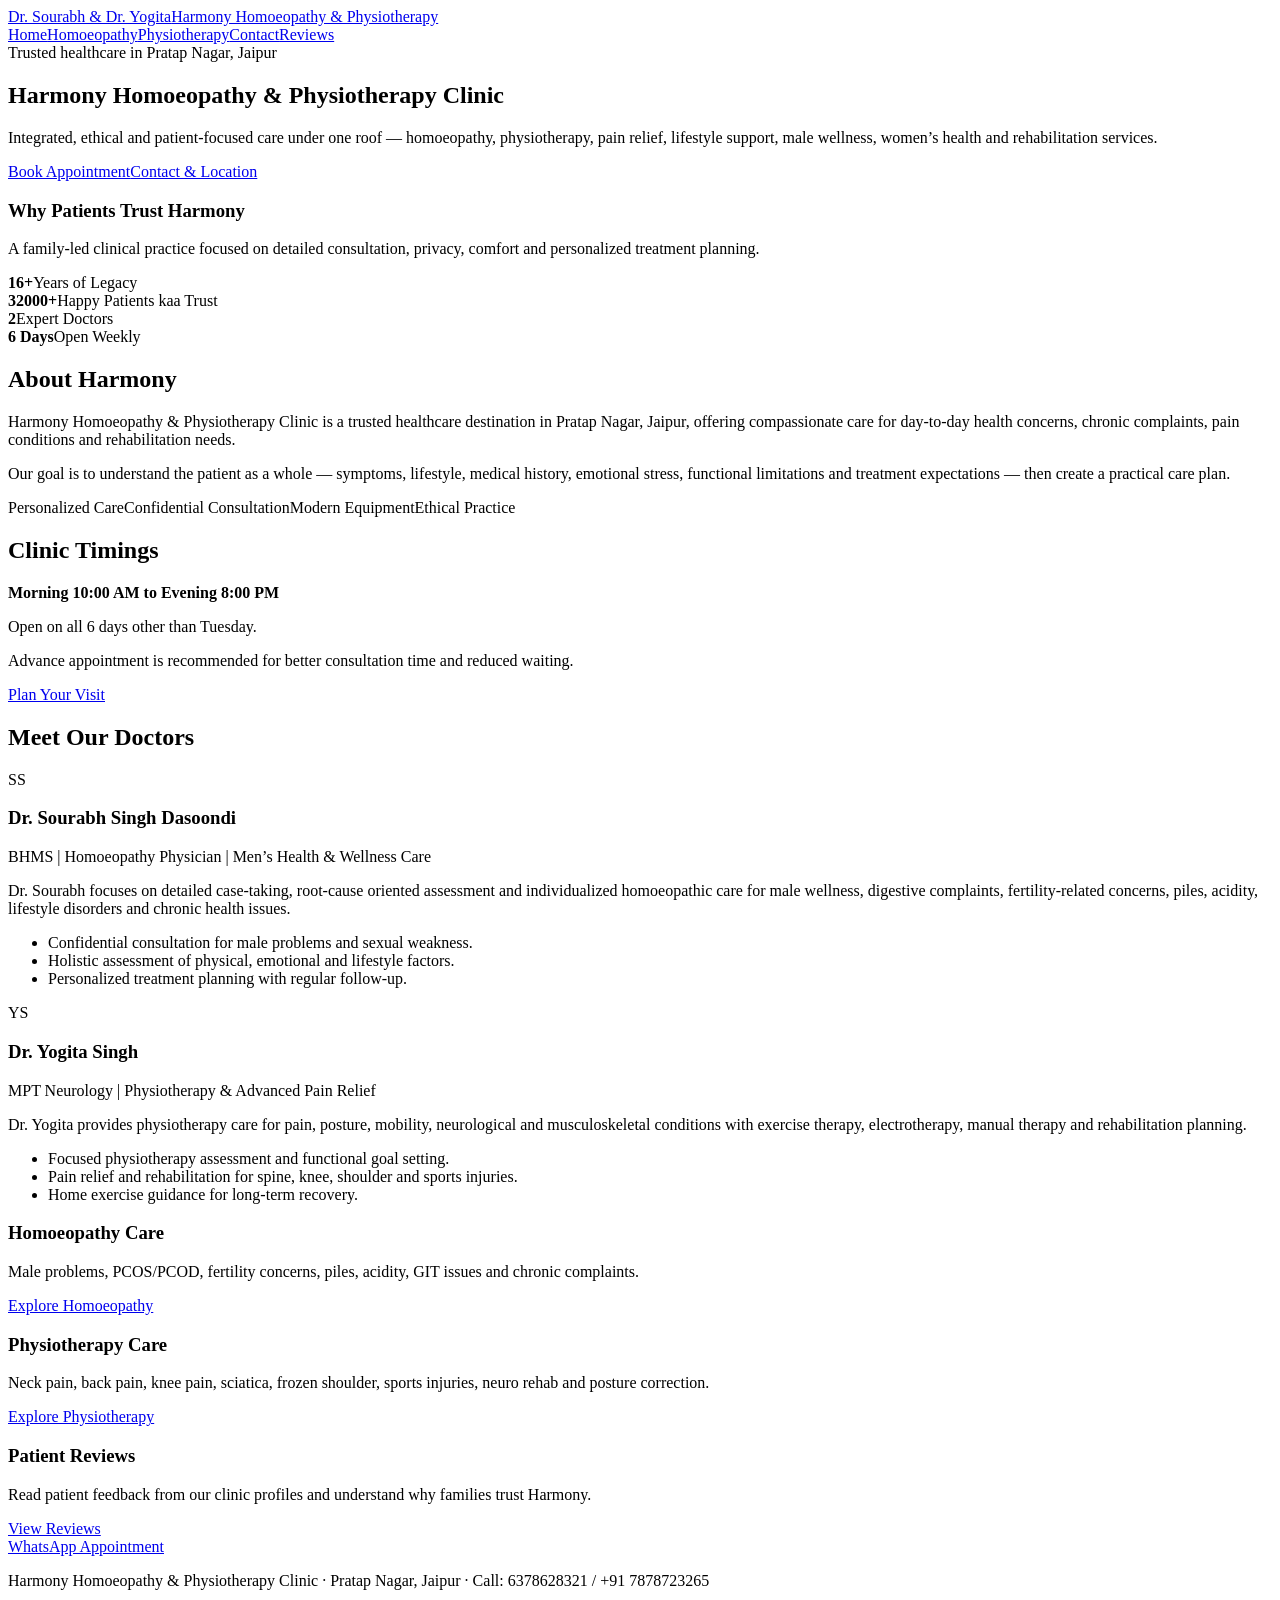
==== index.html @ 1eda66c4 "Add files via upload" ====
<!DOCTYPE html>
<html lang="en">
<head>
<meta charset="UTF-8"><meta name="viewport" content="width=device-width, initial-scale=1.0">
<title>Harmony Homoeopathy & Physiotherapy Clinic | Jaipur</title>
<meta name="description" content="Harmony Homoeopathy & Physiotherapy Clinic in Pratap Nagar, Jaipur. Homoeopathy, physiotherapy, male wellness, fertility, gynecological, pain and rehabilitation care.">
<link rel="stylesheet" href="style.css">
</head>
<body>
<header class="topbar"><div class="nav-wrap"><a class="brand" href="index.html"><span class="script">Dr. Sourabh & Dr. Yogita</span><span class="main">Harmony Homoeopathy & Physiotherapy</span></a><nav><a class="active" href="index.html">Home</a><a href="homoeopathy.html">Homoeopathy</a><a href="physiotherapy.html">Physiotherapy</a><a href="contact.html">Contact</a><a href="reviews.html">Reviews</a></nav></div></header>
<main>
<section class="hero"><div class="hero-inner"><div><span class="eyebrow">Trusted healthcare in Pratap Nagar, Jaipur</span><h1>Harmony Homoeopathy & Physiotherapy Clinic</h1><p class="lead">Integrated, ethical and patient-focused care under one roof — homoeopathy, physiotherapy, pain relief, lifestyle support, male wellness, women’s health and rehabilitation services.</p><div class="cta-row"><a class="btn btn-primary" href="https://wa.me/917878723265?text=Hello%20Harmony%20Clinic%2C%20I%20want%20to%20book%20an%20appointment.">Book Appointment</a><a class="btn btn-outline" href="contact.html">Contact & Location</a></div></div><aside class="hero-card"><h3>Why Patients Trust Harmony</h3><p class="muted">A family-led clinical practice focused on detailed consultation, privacy, comfort and personalized treatment planning.</p><div class="stat-grid"><div class="stat"><strong>16+</strong><span>Years of Legacy</span></div><div class="stat"><strong>32000+</strong><span>Happy Patients kaa Trust</span></div><div class="stat"><strong>2</strong><span>Expert Doctors</span></div><div class="stat"><strong>6 Days</strong><span>Open Weekly</span></div></div></aside></div></section>
<section class="section"><div class="container grid-2"><div class="card highlight"><h2>About Harmony</h2><p>Harmony Homoeopathy & Physiotherapy Clinic is a trusted healthcare destination in Pratap Nagar, Jaipur, offering compassionate care for day-to-day health concerns, chronic complaints, pain conditions and rehabilitation needs.</p><p>Our goal is to understand the patient as a whole — symptoms, lifestyle, medical history, emotional stress, functional limitations and treatment expectations — then create a practical care plan.</p><div class="pill-list"><span class="pill">Personalized Care</span><span class="pill">Confidential Consultation</span><span class="pill">Modern Equipment</span><span class="pill">Ethical Practice</span></div></div><div class="banner"><h2>Clinic Timings</h2><p><strong>Morning 10:00 AM to Evening 8:00 PM</strong></p><p>Open on all 6 days other than Tuesday.</p><p>Advance appointment is recommended for better consultation time and reduced waiting.</p><a class="btn btn-outline" href="contact.html">Plan Your Visit</a></div></div></section>
<section class="section"><div class="container"><h2>Meet Our Doctors</h2><div class="grid-2"><div class="card"><div class="doctor"><div class="avatar">SS</div><div><h3>Dr. Sourabh Singh Dasoondi</h3><p class="muted">BHMS | Homoeopathy Physician | Men’s Health & Wellness Care</p></div></div><p>Dr. Sourabh focuses on detailed case-taking, root-cause oriented assessment and individualized homoeopathic care for male wellness, digestive complaints, fertility-related concerns, piles, acidity, lifestyle disorders and chronic health issues.</p><ul class="list"><li>Confidential consultation for male problems and sexual weakness.</li><li>Holistic assessment of physical, emotional and lifestyle factors.</li><li>Personalized treatment planning with regular follow-up.</li></ul></div><div class="card"><div class="doctor"><div class="avatar">YS</div><div><h3>Dr. Yogita Singh</h3><p class="muted">MPT Neurology | Physiotherapy & Advanced Pain Relief</p></div></div><p>Dr. Yogita provides physiotherapy care for pain, posture, mobility, neurological and musculoskeletal conditions with exercise therapy, electrotherapy, manual therapy and rehabilitation planning.</p><ul class="list"><li>Focused physiotherapy assessment and functional goal setting.</li><li>Pain relief and rehabilitation for spine, knee, shoulder and sports injuries.</li><li>Home exercise guidance for long-term recovery.</li></ul></div></div></div></section>
<section class="section"><div class="container grid-3"><div class="card service-card"><h3>Homoeopathy Care</h3><p>Male problems, PCOS/PCOD, fertility concerns, piles, acidity, GIT issues and chronic complaints.</p><a class="btn btn-outline" href="homoeopathy.html">Explore Homoeopathy</a></div><div class="card service-card"><h3>Physiotherapy Care</h3><p>Neck pain, back pain, knee pain, sciatica, frozen shoulder, sports injuries, neuro rehab and posture correction.</p><a class="btn btn-outline" href="physiotherapy.html">Explore Physiotherapy</a></div><div class="card service-card"><h3>Patient Reviews</h3><p>Read patient feedback from our clinic profiles and understand why families trust Harmony.</p><a class="btn btn-outline" href="reviews.html">View Reviews</a></div></div></section>
</main><a class="whatsapp-float" href="https://wa.me/917878723265?text=Hello%20Harmony%20Clinic%2C%20I%20want%20to%20book%20an%20appointment.">WhatsApp Appointment</a><footer class="footer"><p>Harmony Homoeopathy & Physiotherapy Clinic · Pratap Nagar, Jaipur · Call: 6378628321 / +91 7878723265</p></footer>
</body></html>
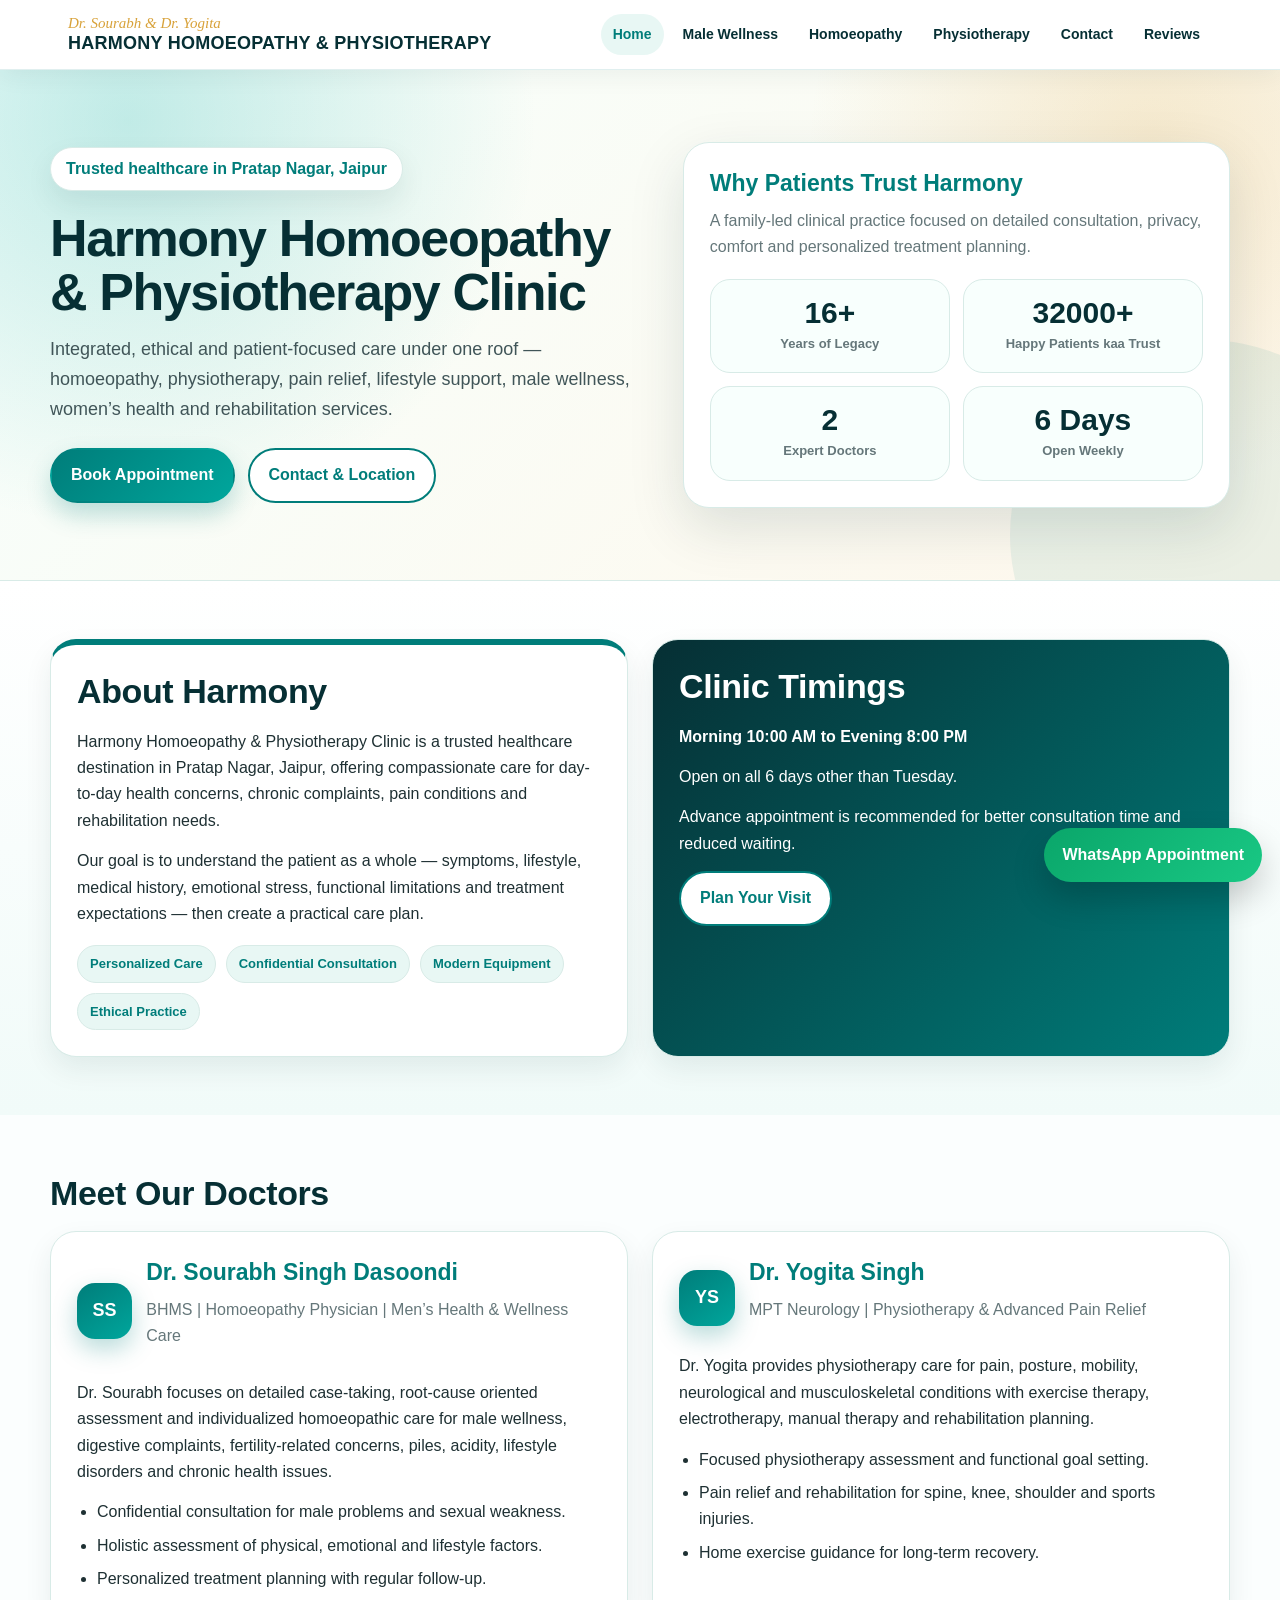
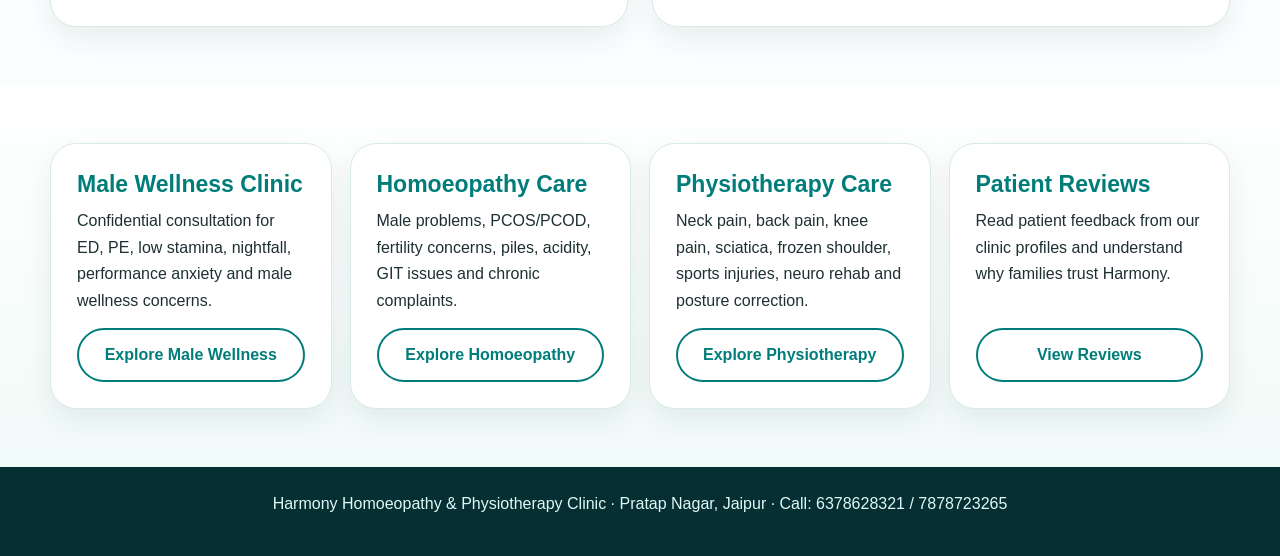
==== commit 58cfe405: "Add files via upload" ====
--- a/index.html
+++ b/index.html
@@ -7,11 +7,11 @@
 <link rel="stylesheet" href="style.css">
 </head>
 <body>
-<header class="topbar"><div class="nav-wrap"><a class="brand" href="index.html"><span class="script">Dr. Sourabh & Dr. Yogita</span><span class="main">Harmony Homoeopathy & Physiotherapy</span></a><nav><a class="active" href="index.html">Home</a><a href="homoeopathy.html">Homoeopathy</a><a href="physiotherapy.html">Physiotherapy</a><a href="contact.html">Contact</a><a href="reviews.html">Reviews</a></nav></div></header>
+<header class="topbar"><div class="nav-wrap"><a class="brand" href="index.html"><span class="script">Dr. Sourabh & Dr. Yogita</span><span class="main">Harmony Homoeopathy & Physiotherapy</span></a><nav><a class="active" href="index.html">Home</a><a href="male-wellness.html">Male Wellness</a><a href="homoeopathy.html">Homoeopathy</a><a href="physiotherapy.html">Physiotherapy</a><a href="contact.html">Contact</a><a href="reviews.html">Reviews</a></nav></div></header>
 <main>
 <section class="hero"><div class="hero-inner"><div><span class="eyebrow">Trusted healthcare in Pratap Nagar, Jaipur</span><h1>Harmony Homoeopathy & Physiotherapy Clinic</h1><p class="lead">Integrated, ethical and patient-focused care under one roof — homoeopathy, physiotherapy, pain relief, lifestyle support, male wellness, women’s health and rehabilitation services.</p><div class="cta-row"><a class="btn btn-primary" href="https://wa.me/917878723265?text=Hello%20Harmony%20Clinic%2C%20I%20want%20to%20book%20an%20appointment.">Book Appointment</a><a class="btn btn-outline" href="contact.html">Contact & Location</a></div></div><aside class="hero-card"><h3>Why Patients Trust Harmony</h3><p class="muted">A family-led clinical practice focused on detailed consultation, privacy, comfort and personalized treatment planning.</p><div class="stat-grid"><div class="stat"><strong>16+</strong><span>Years of Legacy</span></div><div class="stat"><strong>32000+</strong><span>Happy Patients kaa Trust</span></div><div class="stat"><strong>2</strong><span>Expert Doctors</span></div><div class="stat"><strong>6 Days</strong><span>Open Weekly</span></div></div></aside></div></section>
 <section class="section"><div class="container grid-2"><div class="card highlight"><h2>About Harmony</h2><p>Harmony Homoeopathy & Physiotherapy Clinic is a trusted healthcare destination in Pratap Nagar, Jaipur, offering compassionate care for day-to-day health concerns, chronic complaints, pain conditions and rehabilitation needs.</p><p>Our goal is to understand the patient as a whole — symptoms, lifestyle, medical history, emotional stress, functional limitations and treatment expectations — then create a practical care plan.</p><div class="pill-list"><span class="pill">Personalized Care</span><span class="pill">Confidential Consultation</span><span class="pill">Modern Equipment</span><span class="pill">Ethical Practice</span></div></div><div class="banner"><h2>Clinic Timings</h2><p><strong>Morning 10:00 AM to Evening 8:00 PM</strong></p><p>Open on all 6 days other than Tuesday.</p><p>Advance appointment is recommended for better consultation time and reduced waiting.</p><a class="btn btn-outline" href="contact.html">Plan Your Visit</a></div></div></section>
 <section class="section"><div class="container"><h2>Meet Our Doctors</h2><div class="grid-2"><div class="card"><div class="doctor"><div class="avatar">SS</div><div><h3>Dr. Sourabh Singh Dasoondi</h3><p class="muted">BHMS | Homoeopathy Physician | Men’s Health & Wellness Care</p></div></div><p>Dr. Sourabh focuses on detailed case-taking, root-cause oriented assessment and individualized homoeopathic care for male wellness, digestive complaints, fertility-related concerns, piles, acidity, lifestyle disorders and chronic health issues.</p><ul class="list"><li>Confidential consultation for male problems and sexual weakness.</li><li>Holistic assessment of physical, emotional and lifestyle factors.</li><li>Personalized treatment planning with regular follow-up.</li></ul></div><div class="card"><div class="doctor"><div class="avatar">YS</div><div><h3>Dr. Yogita Singh</h3><p class="muted">MPT Neurology | Physiotherapy & Advanced Pain Relief</p></div></div><p>Dr. Yogita provides physiotherapy care for pain, posture, mobility, neurological and musculoskeletal conditions with exercise therapy, electrotherapy, manual therapy and rehabilitation planning.</p><ul class="list"><li>Focused physiotherapy assessment and functional goal setting.</li><li>Pain relief and rehabilitation for spine, knee, shoulder and sports injuries.</li><li>Home exercise guidance for long-term recovery.</li></ul></div></div></div></section>
-<section class="section"><div class="container grid-3"><div class="card service-card"><h3>Homoeopathy Care</h3><p>Male problems, PCOS/PCOD, fertility concerns, piles, acidity, GIT issues and chronic complaints.</p><a class="btn btn-outline" href="homoeopathy.html">Explore Homoeopathy</a></div><div class="card service-card"><h3>Physiotherapy Care</h3><p>Neck pain, back pain, knee pain, sciatica, frozen shoulder, sports injuries, neuro rehab and posture correction.</p><a class="btn btn-outline" href="physiotherapy.html">Explore Physiotherapy</a></div><div class="card service-card"><h3>Patient Reviews</h3><p>Read patient feedback from our clinic profiles and understand why families trust Harmony.</p><a class="btn btn-outline" href="reviews.html">View Reviews</a></div></div></section>
-</main><a class="whatsapp-float" href="https://wa.me/917878723265?text=Hello%20Harmony%20Clinic%2C%20I%20want%20to%20book%20an%20appointment.">WhatsApp Appointment</a><footer class="footer"><p>Harmony Homoeopathy & Physiotherapy Clinic · Pratap Nagar, Jaipur · Call: 6378628321 / +91 7878723265</p></footer>
+<section class="section"><div class="container grid-4"><div class="card service-card"><h3>Male Wellness Clinic</h3><p>Confidential consultation for ED, PE, low stamina, nightfall, performance anxiety and male wellness concerns.</p><a class="btn btn-outline" href="male-wellness.html">Explore Male Wellness</a></div><div class="card service-card"><h3>Homoeopathy Care</h3><p>Male problems, PCOS/PCOD, fertility concerns, piles, acidity, GIT issues and chronic complaints.</p><a class="btn btn-outline" href="homoeopathy.html">Explore Homoeopathy</a></div><div class="card service-card"><h3>Physiotherapy Care</h3><p>Neck pain, back pain, knee pain, sciatica, frozen shoulder, sports injuries, neuro rehab and posture correction.</p><a class="btn btn-outline" href="physiotherapy.html">Explore Physiotherapy</a></div><div class="card service-card"><h3>Patient Reviews</h3><p>Read patient feedback from our clinic profiles and understand why families trust Harmony.</p><a class="btn btn-outline" href="reviews.html">View Reviews</a></div></div></section>
+</main><a class="whatsapp-float" href="https://wa.me/917878723265?text=Hello%20Harmony%20Clinic%2C%20I%20want%20to%20book%20an%20appointment.">WhatsApp Appointment</a><footer class="footer"><p>Harmony Homoeopathy & Physiotherapy Clinic · Pratap Nagar, Jaipur · Call: 6378628321 / 7878723265</p></footer>
 </body></html>
--- a/style.css
+++ b/style.css
@@ -0,0 +1,82 @@
+
+:root{
+  --deep:#062f34;
+  --teal:#007d7a;
+  --teal2:#00a69c;
+  --mint:#e8f7f4;
+  --cream:#fff8ec;
+  --gold:#d8a23a;
+  --ink:#1e3033;
+  --muted:#65777a;
+  --line:#d8ebe7;
+  --white:#fff;
+  --shadow:0 20px 55px rgba(6,47,52,.13);
+  --soft-shadow:0 12px 28px rgba(6,47,52,.08);
+  --radius:26px;
+}
+*{box-sizing:border-box}
+html{scroll-behavior:smooth}
+body{margin:0;font-family:Inter,Segoe UI,Arial,sans-serif;background:#fbfefe;color:var(--ink);line-height:1.65}
+a{text-decoration:none;color:inherit}
+p{margin:0 0 14px}
+.topbar,.header{position:sticky;top:0;z-index:99;background:rgba(255,255,255,.94);backdrop-filter:blur(14px);border-bottom:1px solid rgba(0,125,122,.12);box-shadow:0 6px 24px rgba(6,47,52,.06)}
+.nav-wrap{max-width:1180px;margin:auto;display:flex;align-items:center;justify-content:space-between;gap:18px;padding:14px 18px}
+.brand{display:flex;flex-direction:column;gap:1px}
+.brand .script{font-family:Georgia,serif;font-size:15px;font-style:italic;color:var(--gold);line-height:1.1}
+.brand .main{display:block;color:var(--deep);font-size:18px;letter-spacing:.25px;line-height:1.15;text-transform:uppercase;font-weight:900}
+nav{display:flex;gap:7px;flex-wrap:wrap;justify-content:flex-end}
+nav a{padding:9px 12px;border-radius:999px;color:var(--deep);font-weight:800;font-size:14px}
+nav a:hover,nav a.active{background:var(--mint);color:var(--teal)}
+.hero{position:relative;overflow:hidden;background:radial-gradient(circle at 10% 10%,rgba(0,166,156,.22),transparent 33%),radial-gradient(circle at 90% 15%,rgba(216,162,58,.20),transparent 28%),linear-gradient(135deg,#f6fffd 0%,#fff8ec 100%);padding:72px 18px;border-bottom:1px solid var(--line)}
+.hero:after{content:"";position:absolute;right:-120px;bottom:-150px;width:390px;height:390px;border-radius:50%;background:rgba(0,125,122,.08)}
+.hero-inner{max-width:1180px;margin:auto;display:grid;grid-template-columns:1.05fr .95fr;gap:28px;align-items:center;position:relative;z-index:1}
+.eyebrow{display:inline-flex;gap:8px;align-items:center;background:white;border:1px solid var(--line);color:var(--teal);padding:8px 15px;border-radius:999px;font-weight:900;box-shadow:var(--soft-shadow)}
+h1{font-size:52px;line-height:1.04;margin:20px 0 16px;color:var(--deep);letter-spacing:-1.4px}
+h2{font-size:34px;line-height:1.18;margin:0 0 18px;color:var(--deep);letter-spacing:-.4px}
+h3{font-size:23px;line-height:1.25;margin:0 0 10px;color:var(--teal)}
+.lead{font-size:18px;color:#405558;max-width:760px}
+.muted{color:var(--muted)}
+.hero-card,.card,.banner{background:white;border:1px solid var(--line);border-radius:var(--radius);box-shadow:var(--soft-shadow);padding:26px}
+.hero-card{box-shadow:var(--shadow)}
+.stat-grid{display:grid;grid-template-columns:1fr 1fr;gap:13px;margin-top:18px}
+.stat{background:#f8fffd;border:1px solid var(--line);border-radius:20px;padding:18px;text-align:center}
+.stat strong{display:block;color:var(--deep);font-size:30px;line-height:1}
+.stat span{display:block;color:var(--muted);font-size:13px;font-weight:800;margin-top:5px}
+.section{padding:58px 18px}
+.section:nth-of-type(even){background:linear-gradient(180deg,#fff,#f1fbf9)}
+.container{max-width:1180px;margin:auto;position:relative;z-index:1}
+.grid-2{display:grid;grid-template-columns:1fr 1fr;gap:24px}
+.grid-3{display:grid;grid-template-columns:repeat(3,1fr);gap:20px}
+.grid-4{display:grid;grid-template-columns:repeat(4,1fr);gap:18px}
+.card.highlight{border-top:6px solid var(--teal)}
+.banner{background:linear-gradient(135deg,var(--deep),var(--teal));color:white}
+.banner h2,.banner h3{color:white}
+.pill-list{display:flex;gap:10px;flex-wrap:wrap;margin-top:18px}
+.pill{display:inline-flex;border:1px solid var(--line);background:var(--mint);color:var(--teal);border-radius:999px;padding:7px 12px;font-size:13px;font-weight:900}
+.doctor{display:flex;align-items:center;gap:14px;margin-bottom:16px}
+.avatar{width:56px;height:56px;border-radius:18px;background:linear-gradient(145deg,var(--teal),var(--teal2));display:grid;place-items:center;color:white;font-weight:900;font-size:18px;box-shadow:0 10px 24px rgba(0,125,122,.28)}
+.list{padding-left:20px;margin:12px 0 0}
+.list li{margin:7px 0}
+.cta-row{display:flex;flex-wrap:wrap;gap:13px;margin-top:24px}
+.btn{display:inline-flex;align-items:center;justify-content:center;gap:8px;border-radius:999px;padding:12px 19px;font-weight:900;border:2px solid transparent;transition:.2s}
+.btn-primary{background:linear-gradient(135deg,var(--teal),var(--teal2));color:white;box-shadow:0 12px 24px rgba(0,125,122,.24)}
+.btn-primary:hover{transform:translateY(-2px)}
+.btn-outline{border-color:var(--teal);color:var(--teal);background:white}
+.btn-outline:hover{background:var(--mint)}
+.service-card{display:flex;flex-direction:column}
+.service-card .btn{margin-top:auto}
+.whatsapp-float{position:fixed;right:18px;bottom:18px;background:linear-gradient(135deg,#0aa66a,#19c884);color:white;padding:14px 18px;border-radius:999px;font-weight:900;box-shadow:0 16px 34px rgba(0,0,0,.20);z-index:100}
+.footer{background:var(--deep);color:#dff9f5;text-align:center;padding:24px 18px}
+@media(max-width:900px){
+  .nav-wrap{align-items:flex-start;flex-direction:column}
+  nav{justify-content:flex-start}
+  .hero-inner,.grid-2,.grid-3,.grid-4{grid-template-columns:1fr}
+  h1{font-size:40px}
+}
+@media(max-width:520px){
+  h1{font-size:34px}
+  h2{font-size:28px}
+  .stat-grid{grid-template-columns:1fr}
+  nav a{font-size:13px;padding:8px 10px}
+  .whatsapp-float{left:12px;right:12px;text-align:center}
+}
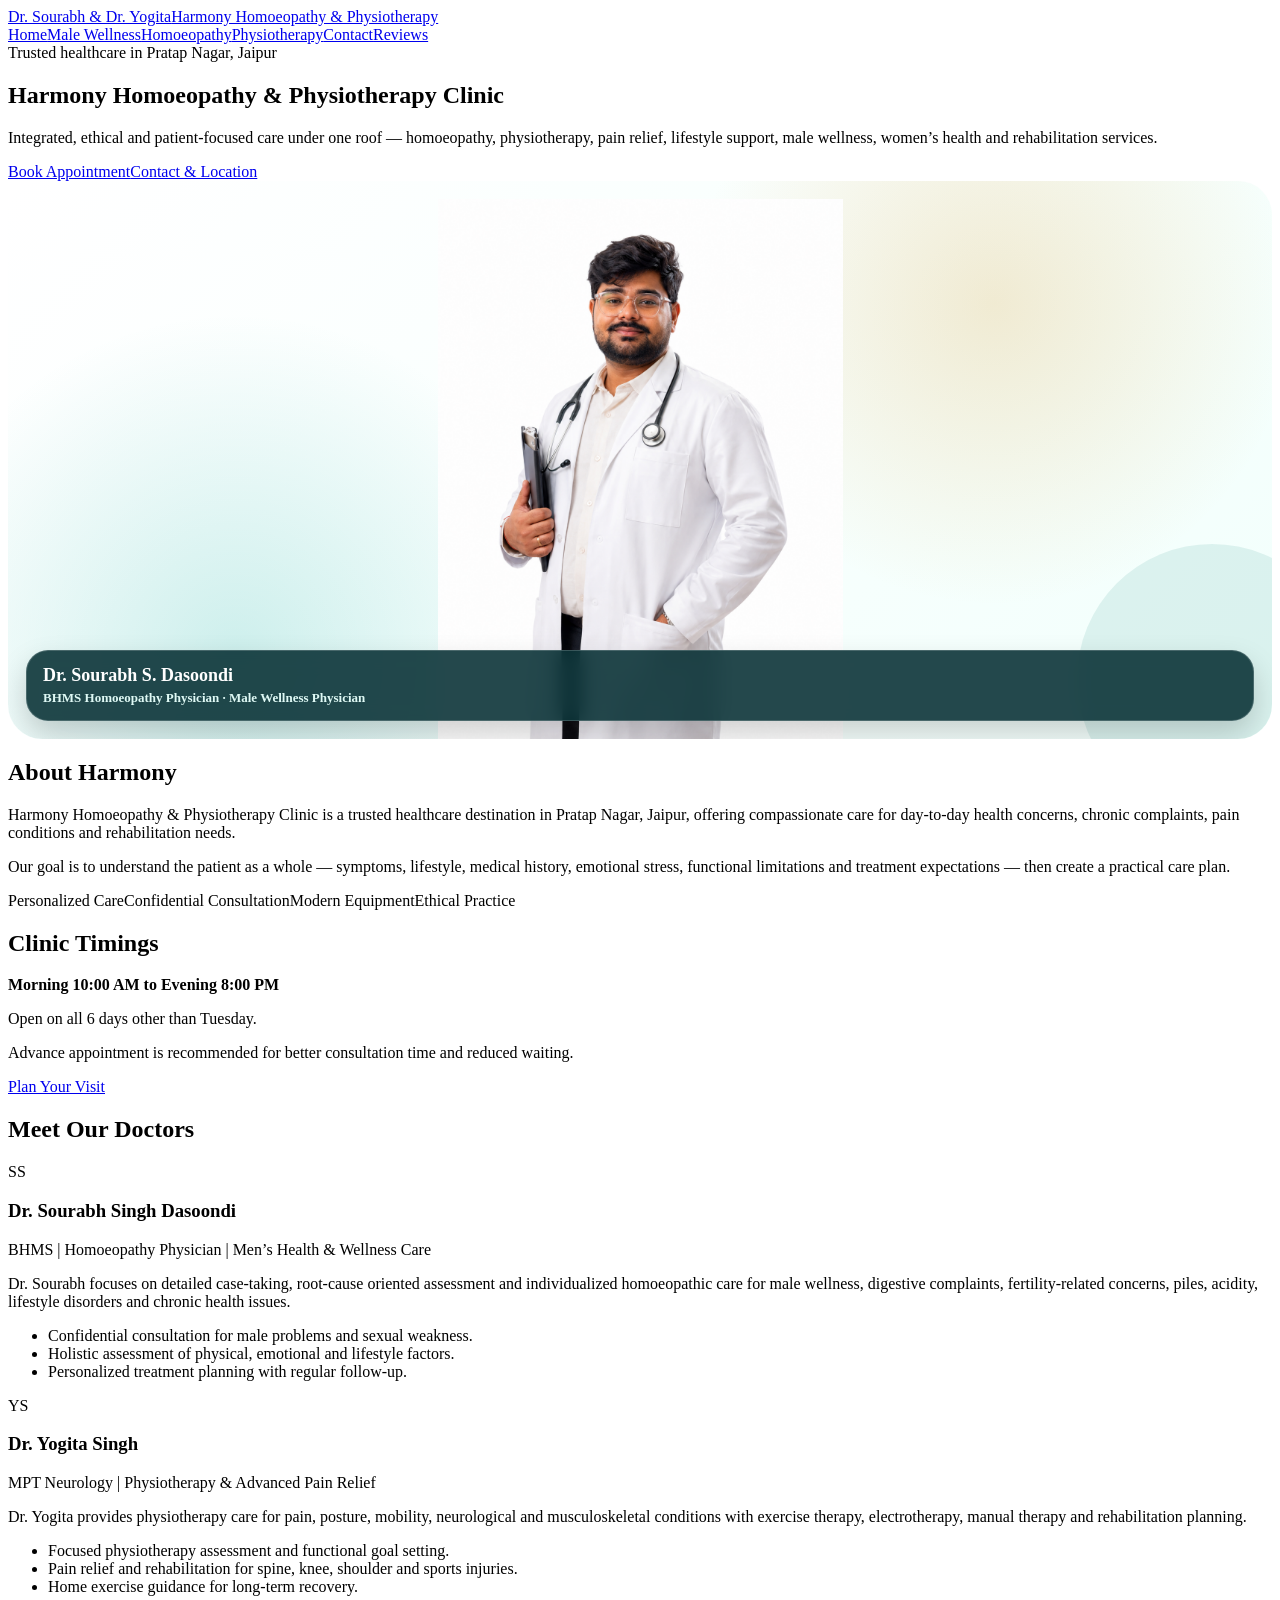
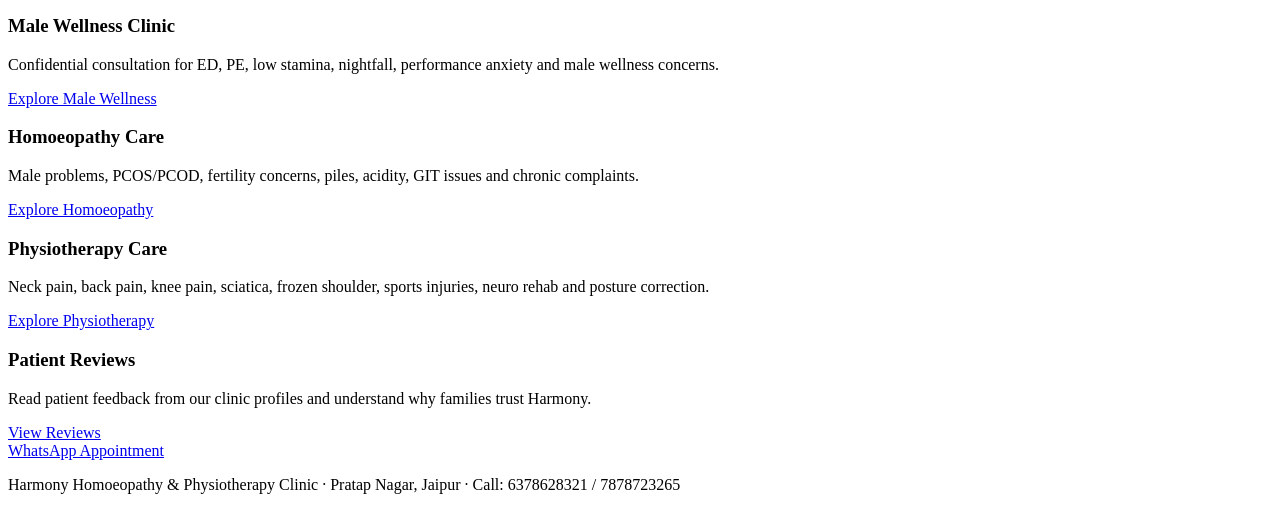
==== commit bbbb4c67: "Add files via upload" ====
--- a/index.html
+++ b/index.html
@@ -9,7 +9,15 @@
 <body>
 <header class="topbar"><div class="nav-wrap"><a class="brand" href="index.html"><span class="script">Dr. Sourabh & Dr. Yogita</span><span class="main">Harmony Homoeopathy & Physiotherapy</span></a><nav><a class="active" href="index.html">Home</a><a href="male-wellness.html">Male Wellness</a><a href="homoeopathy.html">Homoeopathy</a><a href="physiotherapy.html">Physiotherapy</a><a href="contact.html">Contact</a><a href="reviews.html">Reviews</a></nav></div></header>
 <main>
-<section class="hero"><div class="hero-inner"><div><span class="eyebrow">Trusted healthcare in Pratap Nagar, Jaipur</span><h1>Harmony Homoeopathy & Physiotherapy Clinic</h1><p class="lead">Integrated, ethical and patient-focused care under one roof — homoeopathy, physiotherapy, pain relief, lifestyle support, male wellness, women’s health and rehabilitation services.</p><div class="cta-row"><a class="btn btn-primary" href="https://wa.me/917878723265?text=Hello%20Harmony%20Clinic%2C%20I%20want%20to%20book%20an%20appointment.">Book Appointment</a><a class="btn btn-outline" href="contact.html">Contact & Location</a></div></div><aside class="hero-card"><h3>Why Patients Trust Harmony</h3><p class="muted">A family-led clinical practice focused on detailed consultation, privacy, comfort and personalized treatment planning.</p><div class="stat-grid"><div class="stat"><strong>16+</strong><span>Years of Legacy</span></div><div class="stat"><strong>32000+</strong><span>Happy Patients kaa Trust</span></div><div class="stat"><strong>2</strong><span>Expert Doctors</span></div><div class="stat"><strong>6 Days</strong><span>Open Weekly</span></div></div></aside></div></section>
+<section class="hero"><div class="hero-inner"><div><span class="eyebrow">Trusted healthcare in Pratap Nagar, Jaipur</span><h1>Harmony Homoeopathy & Physiotherapy Clinic</h1><p class="lead">Integrated, ethical and patient-focused care under one roof — homoeopathy, physiotherapy, pain relief, lifestyle support, male wellness, women’s health and rehabilitation services.</p><div class="cta-row"><a class="btn btn-primary" href="https://wa.me/917878723265?text=Hello%20Harmony%20Clinic%2C%20I%20want%20to%20book%20an%20appointment.">Book Appointment</a><a class="btn btn-outline" href="contact.html">Contact & Location</a></div></div>
+<aside class="doctor-photo-wrap">
+  <img class="doctor-photo" src="dr-sourabh-cutout.png" alt="Dr Sourabh S. Dasoondi">
+  <div class="doctor-name-plate">
+    <strong>Dr. Sourabh S. Dasoondi</strong>
+    <span>BHMS Homoeopathy Physician · Male Wellness Physician</span>
+  </div>
+</aside>
+</div></section>
 <section class="section"><div class="container grid-2"><div class="card highlight"><h2>About Harmony</h2><p>Harmony Homoeopathy & Physiotherapy Clinic is a trusted healthcare destination in Pratap Nagar, Jaipur, offering compassionate care for day-to-day health concerns, chronic complaints, pain conditions and rehabilitation needs.</p><p>Our goal is to understand the patient as a whole — symptoms, lifestyle, medical history, emotional stress, functional limitations and treatment expectations — then create a practical care plan.</p><div class="pill-list"><span class="pill">Personalized Care</span><span class="pill">Confidential Consultation</span><span class="pill">Modern Equipment</span><span class="pill">Ethical Practice</span></div></div><div class="banner"><h2>Clinic Timings</h2><p><strong>Morning 10:00 AM to Evening 8:00 PM</strong></p><p>Open on all 6 days other than Tuesday.</p><p>Advance appointment is recommended for better consultation time and reduced waiting.</p><a class="btn btn-outline" href="contact.html">Plan Your Visit</a></div></div></section>
 <section class="section"><div class="container"><h2>Meet Our Doctors</h2><div class="grid-2"><div class="card"><div class="doctor"><div class="avatar">SS</div><div><h3>Dr. Sourabh Singh Dasoondi</h3><p class="muted">BHMS | Homoeopathy Physician | Men’s Health & Wellness Care</p></div></div><p>Dr. Sourabh focuses on detailed case-taking, root-cause oriented assessment and individualized homoeopathic care for male wellness, digestive complaints, fertility-related concerns, piles, acidity, lifestyle disorders and chronic health issues.</p><ul class="list"><li>Confidential consultation for male problems and sexual weakness.</li><li>Holistic assessment of physical, emotional and lifestyle factors.</li><li>Personalized treatment planning with regular follow-up.</li></ul></div><div class="card"><div class="doctor"><div class="avatar">YS</div><div><h3>Dr. Yogita Singh</h3><p class="muted">MPT Neurology | Physiotherapy & Advanced Pain Relief</p></div></div><p>Dr. Yogita provides physiotherapy care for pain, posture, mobility, neurological and musculoskeletal conditions with exercise therapy, electrotherapy, manual therapy and rehabilitation planning.</p><ul class="list"><li>Focused physiotherapy assessment and functional goal setting.</li><li>Pain relief and rehabilitation for spine, knee, shoulder and sports injuries.</li><li>Home exercise guidance for long-term recovery.</li></ul></div></div></div></section>
 <section class="section"><div class="container grid-4"><div class="card service-card"><h3>Male Wellness Clinic</h3><p>Confidential consultation for ED, PE, low stamina, nightfall, performance anxiety and male wellness concerns.</p><a class="btn btn-outline" href="male-wellness.html">Explore Male Wellness</a></div><div class="card service-card"><h3>Homoeopathy Care</h3><p>Male problems, PCOS/PCOD, fertility concerns, piles, acidity, GIT issues and chronic complaints.</p><a class="btn btn-outline" href="homoeopathy.html">Explore Homoeopathy</a></div><div class="card service-card"><h3>Physiotherapy Care</h3><p>Neck pain, back pain, knee pain, sciatica, frozen shoulder, sports injuries, neuro rehab and posture correction.</p><a class="btn btn-outline" href="physiotherapy.html">Explore Physiotherapy</a></div><div class="card service-card"><h3>Patient Reviews</h3><p>Read patient feedback from our clinic profiles and understand why families trust Harmony.</p><a class="btn btn-outline" href="reviews.html">View Reviews</a></div></div></section>
--- a/style.css
+++ b/style.css
@@ -1,82 +1,90 @@
 
-:root{
-  --deep:#062f34;
-  --teal:#007d7a;
-  --teal2:#00a69c;
-  --mint:#e8f7f4;
-  --cream:#fff8ec;
-  --gold:#d8a23a;
-  --ink:#1e3033;
-  --muted:#65777a;
-  --line:#d8ebe7;
-  --white:#fff;
-  --shadow:0 20px 55px rgba(6,47,52,.13);
-  --soft-shadow:0 12px 28px rgba(6,47,52,.08);
-  --radius:26px;
+
+/* Dr Sourabh photo blocks */
+.doctor-photo-wrap{
+  position:relative;
+  min-height:430px;
+  background:
+    radial-gradient(circle at 78% 22%, rgba(216,162,58,.22), transparent 28%),
+    radial-gradient(circle at 18% 85%, rgba(0,166,156,.18), transparent 30%),
+    linear-gradient(135deg,#ffffff 0%,#f2fffc 100%);
+  border:1px solid var(--line);
+  border-radius:34px;
+  box-shadow:var(--shadow);
+  overflow:hidden;
+  display:flex;
+  align-items:flex-end;
+  justify-content:center;
+  padding:18px 18px 0;
 }
-*{box-sizing:border-box}
-html{scroll-behavior:smooth}
-body{margin:0;font-family:Inter,Segoe UI,Arial,sans-serif;background:#fbfefe;color:var(--ink);line-height:1.65}
-a{text-decoration:none;color:inherit}
-p{margin:0 0 14px}
-.topbar,.header{position:sticky;top:0;z-index:99;background:rgba(255,255,255,.94);backdrop-filter:blur(14px);border-bottom:1px solid rgba(0,125,122,.12);box-shadow:0 6px 24px rgba(6,47,52,.06)}
-.nav-wrap{max-width:1180px;margin:auto;display:flex;align-items:center;justify-content:space-between;gap:18px;padding:14px 18px}
-.brand{display:flex;flex-direction:column;gap:1px}
-.brand .script{font-family:Georgia,serif;font-size:15px;font-style:italic;color:var(--gold);line-height:1.1}
-.brand .main{display:block;color:var(--deep);font-size:18px;letter-spacing:.25px;line-height:1.15;text-transform:uppercase;font-weight:900}
-nav{display:flex;gap:7px;flex-wrap:wrap;justify-content:flex-end}
-nav a{padding:9px 12px;border-radius:999px;color:var(--deep);font-weight:800;font-size:14px}
-nav a:hover,nav a.active{background:var(--mint);color:var(--teal)}
-.hero{position:relative;overflow:hidden;background:radial-gradient(circle at 10% 10%,rgba(0,166,156,.22),transparent 33%),radial-gradient(circle at 90% 15%,rgba(216,162,58,.20),transparent 28%),linear-gradient(135deg,#f6fffd 0%,#fff8ec 100%);padding:72px 18px;border-bottom:1px solid var(--line)}
-.hero:after{content:"";position:absolute;right:-120px;bottom:-150px;width:390px;height:390px;border-radius:50%;background:rgba(0,125,122,.08)}
-.hero-inner{max-width:1180px;margin:auto;display:grid;grid-template-columns:1.05fr .95fr;gap:28px;align-items:center;position:relative;z-index:1}
-.eyebrow{display:inline-flex;gap:8px;align-items:center;background:white;border:1px solid var(--line);color:var(--teal);padding:8px 15px;border-radius:999px;font-weight:900;box-shadow:var(--soft-shadow)}
-h1{font-size:52px;line-height:1.04;margin:20px 0 16px;color:var(--deep);letter-spacing:-1.4px}
-h2{font-size:34px;line-height:1.18;margin:0 0 18px;color:var(--deep);letter-spacing:-.4px}
-h3{font-size:23px;line-height:1.25;margin:0 0 10px;color:var(--teal)}
-.lead{font-size:18px;color:#405558;max-width:760px}
-.muted{color:var(--muted)}
-.hero-card,.card,.banner{background:white;border:1px solid var(--line);border-radius:var(--radius);box-shadow:var(--soft-shadow);padding:26px}
-.hero-card{box-shadow:var(--shadow)}
-.stat-grid{display:grid;grid-template-columns:1fr 1fr;gap:13px;margin-top:18px}
-.stat{background:#f8fffd;border:1px solid var(--line);border-radius:20px;padding:18px;text-align:center}
-.stat strong{display:block;color:var(--deep);font-size:30px;line-height:1}
-.stat span{display:block;color:var(--muted);font-size:13px;font-weight:800;margin-top:5px}
-.section{padding:58px 18px}
-.section:nth-of-type(even){background:linear-gradient(180deg,#fff,#f1fbf9)}
-.container{max-width:1180px;margin:auto;position:relative;z-index:1}
-.grid-2{display:grid;grid-template-columns:1fr 1fr;gap:24px}
-.grid-3{display:grid;grid-template-columns:repeat(3,1fr);gap:20px}
-.grid-4{display:grid;grid-template-columns:repeat(4,1fr);gap:18px}
-.card.highlight{border-top:6px solid var(--teal)}
-.banner{background:linear-gradient(135deg,var(--deep),var(--teal));color:white}
-.banner h2,.banner h3{color:white}
-.pill-list{display:flex;gap:10px;flex-wrap:wrap;margin-top:18px}
-.pill{display:inline-flex;border:1px solid var(--line);background:var(--mint);color:var(--teal);border-radius:999px;padding:7px 12px;font-size:13px;font-weight:900}
-.doctor{display:flex;align-items:center;gap:14px;margin-bottom:16px}
-.avatar{width:56px;height:56px;border-radius:18px;background:linear-gradient(145deg,var(--teal),var(--teal2));display:grid;place-items:center;color:white;font-weight:900;font-size:18px;box-shadow:0 10px 24px rgba(0,125,122,.28)}
-.list{padding-left:20px;margin:12px 0 0}
-.list li{margin:7px 0}
-.cta-row{display:flex;flex-wrap:wrap;gap:13px;margin-top:24px}
-.btn{display:inline-flex;align-items:center;justify-content:center;gap:8px;border-radius:999px;padding:12px 19px;font-weight:900;border:2px solid transparent;transition:.2s}
-.btn-primary{background:linear-gradient(135deg,var(--teal),var(--teal2));color:white;box-shadow:0 12px 24px rgba(0,125,122,.24)}
-.btn-primary:hover{transform:translateY(-2px)}
-.btn-outline{border-color:var(--teal);color:var(--teal);background:white}
-.btn-outline:hover{background:var(--mint)}
-.service-card{display:flex;flex-direction:column}
-.service-card .btn{margin-top:auto}
-.whatsapp-float{position:fixed;right:18px;bottom:18px;background:linear-gradient(135deg,#0aa66a,#19c884);color:white;padding:14px 18px;border-radius:999px;font-weight:900;box-shadow:0 16px 34px rgba(0,0,0,.20);z-index:100}
-.footer{background:var(--deep);color:#dff9f5;text-align:center;padding:24px 18px}
+.doctor-photo-wrap::before{
+  content:"";
+  position:absolute;
+  width:270px;
+  height:270px;
+  border-radius:50%;
+  background:rgba(0,125,122,.10);
+  right:-75px;
+  bottom:-75px;
+}
+.doctor-photo{
+  position:relative;
+  z-index:1;
+  max-width:100%;
+  max-height:540px;
+  object-fit:contain;
+  object-position:center bottom;
+  display:block;
+}
+.doctor-name-plate{
+  position:absolute;
+  left:18px;
+  right:18px;
+  bottom:18px;
+  z-index:2;
+  background:rgba(6,47,52,.88);
+  color:white;
+  border:1px solid rgba(255,255,255,.18);
+  border-radius:22px;
+  padding:14px 16px;
+  backdrop-filter:blur(10px);
+  box-shadow:0 14px 30px rgba(0,0,0,.18);
+}
+.doctor-name-plate strong{display:block;font-size:18px;line-height:1.15}
+.doctor-name-plate span{display:block;color:#dff9f5;font-weight:700;font-size:13px;margin-top:4px}
+.male-doctor-showcase{
+  background:
+    radial-gradient(circle at 18% 16%, rgba(0,166,156,.22), transparent 29%),
+    radial-gradient(circle at 82% 20%, rgba(216,162,58,.22), transparent 26%),
+    linear-gradient(135deg,#ffffff,#f4fffc);
+  border:1px solid var(--line);
+  border-radius:34px;
+  box-shadow:var(--shadow);
+  padding:16px 16px 0;
+  overflow:hidden;
+  min-height:430px;
+  display:flex;
+  flex-direction:column;
+  justify-content:flex-end;
+}
+.male-doctor-showcase img{
+  width:100%;
+  max-height:500px;
+  object-fit:contain;
+  object-position:center bottom;
+  display:block;
+}
+.male-doctor-caption{
+  margin:0 0 16px;
+  background:linear-gradient(135deg,var(--deep),var(--teal));
+  color:white;
+  border-radius:22px;
+  padding:15px 16px;
+  box-shadow:0 14px 30px rgba(6,47,52,.20);
+}
+.male-doctor-caption strong{display:block;font-size:18px}
+.male-doctor-caption span{display:block;font-size:13px;color:#e8fffb;font-weight:700;margin-top:3px}
 @media(max-width:900px){
-  .nav-wrap{align-items:flex-start;flex-direction:column}
-  nav{justify-content:flex-start}
-  .hero-inner,.grid-2,.grid-3,.grid-4{grid-template-columns:1fr}
-  h1{font-size:40px}
+  .doctor-photo-wrap,.male-doctor-showcase{min-height:360px}
+  .doctor-photo{max-height:430px}
 }
-@media(max-width:520px){
-  h1{font-size:34px}
-  h2{font-size:28px}
-  .stat-grid{grid-template-columns:1fr}
-  nav a{font-size:13px;padding:8px 10px}
-  .whatsapp-float{left:12px;right:12px;text-align:center}
-}
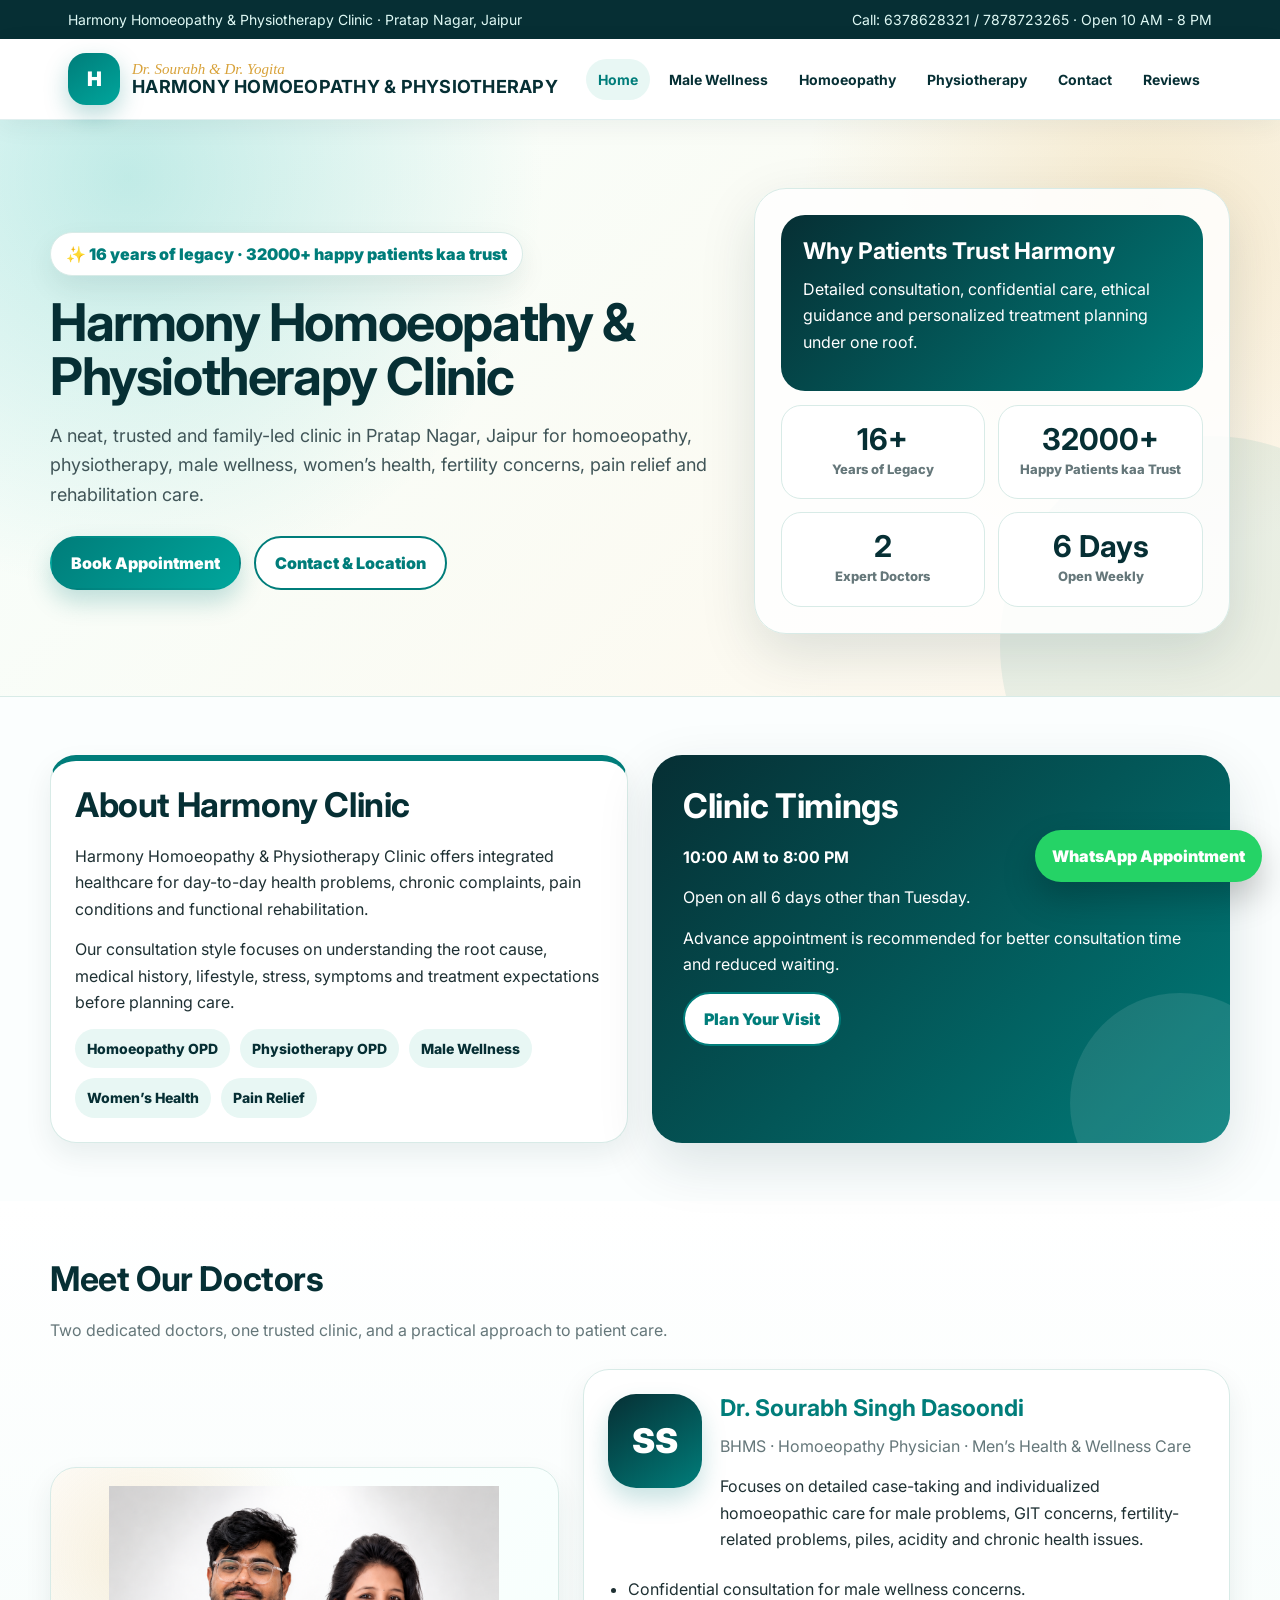
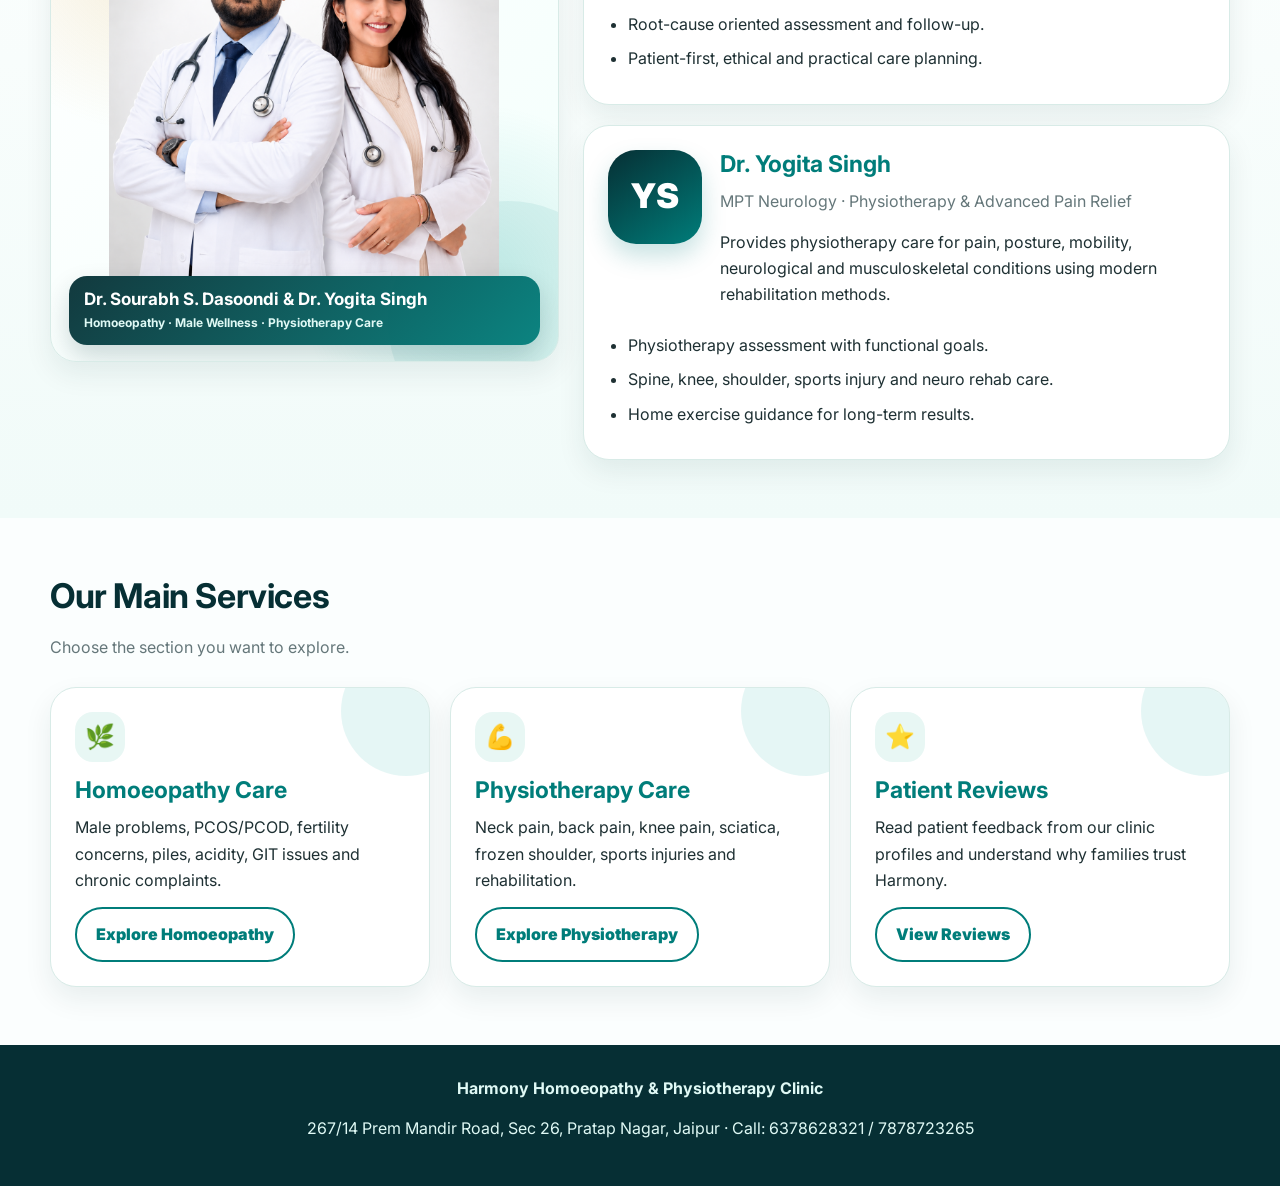
==== commit 285a4ce4: "Add files via upload" ====
--- a/index.html
+++ b/index.html
@@ -1,25 +1,153 @@
-<!DOCTYPE html>
-<html lang="en">
-<head>
-<meta charset="UTF-8"><meta name="viewport" content="width=device-width, initial-scale=1.0">
-<title>Harmony Homoeopathy & Physiotherapy Clinic | Jaipur</title>
-<meta name="description" content="Harmony Homoeopathy & Physiotherapy Clinic in Pratap Nagar, Jaipur. Homoeopathy, physiotherapy, male wellness, fertility, gynecological, pain and rehabilitation care.">
-<link rel="stylesheet" href="style.css">
-</head>
-<body>
-<header class="topbar"><div class="nav-wrap"><a class="brand" href="index.html"><span class="script">Dr. Sourabh & Dr. Yogita</span><span class="main">Harmony Homoeopathy & Physiotherapy</span></a><nav><a class="active" href="index.html">Home</a><a href="male-wellness.html">Male Wellness</a><a href="homoeopathy.html">Homoeopathy</a><a href="physiotherapy.html">Physiotherapy</a><a href="contact.html">Contact</a><a href="reviews.html">Reviews</a></nav></div></header>
-<main>
-<section class="hero"><div class="hero-inner"><div><span class="eyebrow">Trusted healthcare in Pratap Nagar, Jaipur</span><h1>Harmony Homoeopathy & Physiotherapy Clinic</h1><p class="lead">Integrated, ethical and patient-focused care under one roof — homoeopathy, physiotherapy, pain relief, lifestyle support, male wellness, women’s health and rehabilitation services.</p><div class="cta-row"><a class="btn btn-primary" href="https://wa.me/917878723265?text=Hello%20Harmony%20Clinic%2C%20I%20want%20to%20book%20an%20appointment.">Book Appointment</a><a class="btn btn-outline" href="contact.html">Contact & Location</a></div></div>
-<aside class="doctor-photo-wrap">
-  <img class="doctor-photo" src="dr-sourabh-cutout.png" alt="Dr Sourabh S. Dasoondi">
-  <div class="doctor-name-plate">
-    <strong>Dr. Sourabh S. Dasoondi</strong>
-    <span>BHMS Homoeopathy Physician · Male Wellness Physician</span>
+<!DOCTYPE html><html lang="en"><head><meta charset="UTF-8"><meta name="viewport" content="width=device-width, initial-scale=1.0"><title>Harmony Homoeopathy & Physiotherapy Clinic | Jaipur</title><meta name="description" content="Harmony Homoeopathy & Physiotherapy Clinic in Pratap Nagar Jaipur."><link rel="preconnect" href="https://fonts.googleapis.com"><link rel="preconnect" href="https://fonts.gstatic.com" crossorigin><link href="https://fonts.googleapis.com/css2?family=Inter:wght@400;600;700;800;900&display=swap" rel="stylesheet"><link rel="stylesheet" href="style.css"><style>:root{
+  --deep:#062f34;
+  --teal:#007d7a;
+  --teal2:#00a69c;
+  --mint:#e8f7f4;
+  --cream:#fff8ec;
+  --gold:#d8a23a;
+  --orange:#f2a24a;
+  --ink:#1e3033;
+  --muted:#65777a;
+  --line:#d8ebe7;
+  --white:#fff;
+  --shadow:0 20px 55px rgba(6,47,52,.13);
+  --soft-shadow:0 12px 28px rgba(6,47,52,.08);
+  --radius:26px;
+}
+*{box-sizing:border-box}
+html{scroll-behavior:smooth}
+body{margin:0;font-family:Inter,Segoe UI,Arial,sans-serif;background:#fbfefe;color:var(--ink);line-height:1.65}
+a{text-decoration:none;color:inherit}p{margin:0 0 14px}.muted{color:var(--muted)}
+.top-strip{background:var(--deep);color:#dff9f5;font-size:14px}.top-strip .wrap{max-width:1180px;margin:auto;padding:8px 18px;display:flex;justify-content:space-between;gap:16px;flex-wrap:wrap}
+.header{position:sticky;top:0;z-index:99;background:rgba(255,255,255,.94);backdrop-filter:blur(14px);border-bottom:1px solid rgba(0,125,122,.12);box-shadow:0 6px 24px rgba(6,47,52,.06)}
+.nav-wrap{max-width:1180px;margin:auto;display:flex;align-items:center;justify-content:space-between;gap:18px;padding:14px 18px}.brand{display:flex;align-items:center;gap:12px}.logo{width:52px;height:52px;border-radius:18px;background:linear-gradient(145deg,var(--teal),var(--teal2));display:grid;place-items:center;color:white;font-weight:900;font-size:20px;box-shadow:0 10px 24px rgba(0,125,122,.28)}.brand-text small{display:block;font-family:Georgia,serif;font-size:15px;font-style:italic;color:var(--gold);line-height:1.1}.brand-text strong{display:block;color:var(--deep);font-size:18px;letter-spacing:.25px;line-height:1.15;text-transform:uppercase}
+nav{display:flex;gap:7px;flex-wrap:wrap;justify-content:flex-end}nav a{padding:9px 12px;border-radius:999px;color:var(--deep);font-weight:700;font-size:14px}nav a:hover,nav a.active{background:var(--mint);color:var(--teal)}
+.hero{position:relative;overflow:hidden;background:radial-gradient(circle at 10% 10%,rgba(0,166,156,.22),transparent 33%),radial-gradient(circle at 90% 15%,rgba(216,162,58,.20),transparent 28%),linear-gradient(135deg,#f6fffd 0%,#fff8ec 100%);padding:68px 18px 62px;border-bottom:1px solid var(--line)}
+.hero:after{content:"";position:absolute;right:-140px;bottom:-160px;width:420px;height:420px;border-radius:50%;background:rgba(0,125,122,.08)}
+.hero-inner{position:relative;z-index:1;max-width:1180px;margin:auto;display:grid;grid-template-columns:1.17fr .83fr;gap:32px;align-items:center}.eyebrow{display:inline-flex;gap:8px;align-items:center;background:white;border:1px solid var(--line);color:var(--teal);padding:8px 15px;border-radius:999px;font-weight:900;box-shadow:var(--soft-shadow)}h1{font-size:52px;line-height:1.04;margin:20px 0 16px;color:var(--deep);letter-spacing:-1.4px}h2{font-size:34px;line-height:1.18;margin:0 0 18px;color:var(--deep);letter-spacing:-.4px}h3{font-size:23px;line-height:1.25;margin:0 0 10px;color:var(--teal)}h4{font-size:18px;margin:0 0 8px;color:var(--deep)}.lead{font-size:18px;color:#405558;max-width:760px}.cta-row{display:flex;flex-wrap:wrap;gap:13px;margin-top:26px}.btn{display:inline-flex;align-items:center;justify-content:center;gap:8px;border-radius:999px;padding:12px 19px;font-weight:900;border:2px solid transparent;transition:.2s}.btn-primary{background:linear-gradient(135deg,var(--teal),var(--teal2));color:white;box-shadow:0 12px 24px rgba(0,125,122,.24)}.btn-primary:hover{transform:translateY(-2px)}.btn-outline{background:white;border-color:var(--teal);color:var(--teal)}.btn-outline:hover{background:var(--teal);color:white}.hero-panel{background:rgba(255,255,255,.85);border:1px solid var(--line);border-radius:32px;padding:26px;box-shadow:var(--shadow)}.panel-top{background:linear-gradient(135deg,var(--deep),var(--teal));color:white;border-radius:24px;padding:22px}.panel-top h3{color:white}.stats{display:grid;grid-template-columns:1fr 1fr;gap:13px;margin-top:14px}.stat{background:white;border:1px solid var(--line);border-radius:20px;padding:18px;text-align:center}.stat strong{display:block;color:var(--deep);font-size:30px;line-height:1}.stat span{display:block;color:var(--muted);font-size:13px;font-weight:800;margin-top:5px}.section{padding:58px 18px}.section.alt{background:linear-gradient(180deg,#fff,#f1fbf9)}.container{max-width:1180px;margin:auto}.section-head{max-width:820px;margin:0 0 26px}.grid-2{display:grid;grid-template-columns:1fr 1fr;gap:24px}.grid-3{display:grid;grid-template-columns:repeat(3,1fr);gap:20px}.grid-4{display:grid;grid-template-columns:repeat(4,1fr);gap:16px}.card{background:white;border:1px solid var(--line);border-radius:var(--radius);box-shadow:var(--soft-shadow);padding:24px}.card.accent{border-top:6px solid var(--teal)}.card.gold{border-top:6px solid var(--gold)}.icon-card{position:relative;overflow:hidden}.icon-card:before{content:"";position:absolute;right:-42px;top:-42px;width:130px;height:130px;border-radius:50%;background:rgba(0,166,156,.10)}.icon{width:50px;height:50px;border-radius:18px;background:var(--mint);display:grid;place-items:center;font-size:24px;margin-bottom:14px}.pill-list{display:flex;flex-wrap:wrap;gap:10px;margin-top:12px}.pill{background:var(--mint);color:var(--deep);padding:8px 12px;border-radius:999px;font-weight:800;font-size:14px}.doctor-card{display:grid;grid-template-columns:94px 1fr;gap:18px;align-items:start}.avatar{width:94px;height:94px;border-radius:28px;background:linear-gradient(145deg,var(--deep),var(--teal));display:grid;place-items:center;color:white;font-size:34px;font-weight:900;box-shadow:0 12px 24px rgba(0,125,122,.22)}ul.clean{padding-left:20px;margin:10px 0 0}ul.clean li{margin:8px 0}.banner{background:linear-gradient(135deg,var(--deep),var(--teal));color:white;border-radius:30px;padding:31px;box-shadow:var(--shadow);position:relative;overflow:hidden}.banner:after{content:"";position:absolute;right:-60px;bottom:-70px;width:220px;height:220px;border-radius:50%;background:rgba(255,255,255,.10)}.banner h2,.banner h3{color:white}.page-title{background:linear-gradient(135deg,#f6fffd,#fff8ec);padding:50px 18px;border-bottom:1px solid var(--line)}.page-title .container{max-width:980px}.service-list{display:grid;gap:15px}.condition{background:white;border:1px solid var(--line);border-left:6px solid var(--teal);border-radius:18px;padding:18px;box-shadow:0 8px 18px rgba(6,47,52,.05)}.condition.goldline{border-left-color:var(--gold)}.review{background:white;border:1px solid var(--line);border-radius:24px;padding:22px;box-shadow:var(--soft-shadow)}.stars{color:#f2b300;letter-spacing:2px;font-size:18px}.review-name{font-weight:900;color:var(--deep)}.contact-grid{display:grid;grid-template-columns:1fr 1fr;gap:24px}.info-row{display:flex;gap:12px;align-items:flex-start;margin:14px 0}.info-icon{width:42px;height:42px;border-radius:15px;background:var(--mint);display:grid;place-items:center;flex:0 0 auto}.map-card{min-height:260px;border-radius:var(--radius);background:linear-gradient(135deg,var(--mint),var(--cream));border:1px dashed var(--teal);display:grid;place-items:center;text-align:center;padding:24px}.footer{background:var(--deep);color:#dff9f5;padding:30px 18px;text-align:center}.whatsapp-float{position:fixed;right:18px;bottom:18px;background:#25D366;color:white;border-radius:999px;padding:13px 17px;font-weight:900;box-shadow:0 16px 34px rgba(0,0,0,.22);z-index:100}.notice{font-size:13px;color:var(--muted);margin-top:7px}
+@media(max-width:950px){.hero-inner,.grid-2,.grid-3,.grid-4,.contact-grid{grid-template-columns:1fr}.nav-wrap{align-items:flex-start;flex-direction:column}nav{justify-content:flex-start}h1{font-size:38px}.section{padding:44px 16px}.hero{padding:46px 16px}.stats{grid-template-columns:1fr 1fr}}
+@media(max-width:560px){.top-strip .wrap{font-size:12px}.brand-text strong{font-size:15px}.brand-text small{font-size:13px}.logo{width:44px;height:44px;border-radius:15px}nav a{font-size:12px;padding:7px 9px}h1{font-size:32px}h2{font-size:27px}.doctor-card{grid-template-columns:1fr}.avatar{width:78px;height:78px;border-radius:22px}.stats{grid-template-columns:1fr}.whatsapp-float{left:18px;right:18px;text-align:center}}
+
+
+
+
+
+
+
+.meet-doctors-layout{
+  display:grid;
+  grid-template-columns:.88fr 1.12fr;
+  gap:24px;
+  align-items:center;
+}
+.meet-doctors-photo{
+  position:relative;
+  overflow:hidden;
+  background:
+    radial-gradient(circle at 18% 18%, rgba(216,162,58,.18), transparent 30%),
+    radial-gradient(circle at 84% 84%, rgba(0,166,156,.17), transparent 30%),
+    linear-gradient(135deg,#ffffff 0%,#f3fffc 100%);
+  border:1px solid var(--line);
+  border-radius:var(--radius);
+  box-shadow:var(--soft-shadow);
+  padding:18px 18px 0;
+  min-height:0;
+}
+.meet-doctors-photo:after{
+  content:"";
+  position:absolute;
+  right:-70px;
+  bottom:-80px;
+  width:240px;
+  height:240px;
+  border-radius:50%;
+  background:rgba(0,125,122,.08);
+}
+.meet-doctors-photo img{
+  position:relative;
+  z-index:1;
+  width:100%;
+  max-height:390px;
+  object-fit:contain;
+  object-position:center bottom;
+  display:block;
+  margin:0 auto;
+  border-radius:22px;
+}
+.meet-doctors-photo-caption{
+  position:relative;
+  z-index:2;
+  background:linear-gradient(135deg,rgba(6,47,52,.95),rgba(0,125,122,.94));
+  color:white;
+  border-radius:18px;
+  padding:13px 15px;
+  margin:0 0 16px;
+  box-shadow:0 12px 26px rgba(6,47,52,.18);
+}
+.meet-doctors-photo-caption strong{
+  display:block;
+  font-size:17px;
+  line-height:1.18;
+}
+.meet-doctors-photo-caption span{
+  display:block;
+  color:#dff9f5;
+  font-size:12px;
+  font-weight:700;
+  margin-top:4px;
+}
+.meet-doctors-cards{
+  display:grid;
+  grid-template-columns:1fr;
+  gap:20px;
+}
+@media(max-width:950px){
+  .meet-doctors-layout{grid-template-columns:1fr}
+  .meet-doctors-photo img{max-height:390px}
+}
+@media(max-width:560px){
+  .meet-doctors-photo{padding:14px 14px 0}
+  .meet-doctors-photo img{max-height:310px}
+}
+
+
+.meet-doctors-photo-media{
+  position:relative;
+  z-index:1;
+  border-radius:24px;
+  overflow:hidden;
+  width:100%;
+}
+.meet-doctors-photo-media img{
+  width:100%;
+  max-height:390px;
+  object-fit:contain;
+  object-position:center bottom;
+  display:block;
+  margin:0 auto;
+  border-radius:24px;
+}
+@media(max-width:560px){
+  .meet-doctors-photo-media img{max-height:310px;}
+}
+
+</style></head><body><div class="top-strip"><div class="wrap"><span>Harmony Homoeopathy & Physiotherapy Clinic · Pratap Nagar, Jaipur</span><span>Call: 6378628321 / 7878723265 · Open 10 AM - 8 PM</span></div></div><header class="header"><div class="nav-wrap"><a class="brand" href="index.html"><span class="logo">H</span><span class="brand-text"><small>Dr. Sourabh & Dr. Yogita</small><strong>Harmony Homoeopathy & Physiotherapy</strong></span></a><nav><a class="active" href="index.html">Home</a><a class="" href="male-wellness.html">Male Wellness</a><a class="" href="homoeopathy.html">Homoeopathy</a><a class="" href="physiotherapy.html">Physiotherapy</a><a class="" href="contact.html">Contact</a><a class="" href="reviews.html">Reviews</a></nav></div></header>
+<main><section class="hero"><div class="hero-inner"><div><span class="eyebrow">✨ 16 years of legacy · 32000+ happy patients kaa trust</span><h1>Harmony Homoeopathy & Physiotherapy Clinic</h1><p class="lead">A neat, trusted and family-led clinic in Pratap Nagar, Jaipur for homoeopathy, physiotherapy, male wellness, women’s health, fertility concerns, pain relief and rehabilitation care.</p><div class="cta-row"><a class="btn btn-primary" href="https://wa.me/917878723265?text=Hello%20Harmony%20Clinic%2C%20I%20want%20to%20book%20an%20appointment.">Book Appointment</a><a class="btn btn-outline" href="contact.html">Contact & Location</a></div></div><aside class="hero-panel"><div class="panel-top"><h3>Why Patients Trust Harmony</h3><p>Detailed consultation, confidential care, ethical guidance and personalized treatment planning under one roof.</p></div><div class="stats"><div class="stat"><strong>16+</strong><span>Years of Legacy</span></div><div class="stat"><strong>32000+</strong><span>Happy Patients kaa Trust</span></div><div class="stat"><strong>2</strong><span>Expert Doctors</span></div><div class="stat"><strong>6 Days</strong><span>Open Weekly</span></div></div></aside></div></section>
+<section class="section"><div class="container grid-2"><div class="card accent"><h2>About Harmony Clinic</h2><p>Harmony Homoeopathy & Physiotherapy Clinic offers integrated healthcare for day-to-day health problems, chronic complaints, pain conditions and functional rehabilitation.</p><p>Our consultation style focuses on understanding the root cause, medical history, lifestyle, stress, symptoms and treatment expectations before planning care.</p><div class="pill-list"><span class="pill">Homoeopathy OPD</span><span class="pill">Physiotherapy OPD</span><span class="pill">Male Wellness</span><span class="pill">Women’s Health</span><span class="pill">Pain Relief</span></div></div><div class="banner"><h2>Clinic Timings</h2><p><strong>10:00 AM to 8:00 PM</strong></p><p>Open on all 6 days other than Tuesday.</p><p>Advance appointment is recommended for better consultation time and reduced waiting.</p><a class="btn btn-outline" href="contact.html">Plan Your Visit</a></div></div></section>
+<section class="section alt"><div class="container"><div class="section-head"><h2>Meet Our Doctors</h2><p class="muted">Two dedicated doctors, one trusted clinic, and a practical approach to patient care.</p></div>
+<div class="meet-doctors-layout">
+
+  <div class="meet-doctors-photo">
+    <div class="meet-doctors-photo-media"><img src="[data-uri]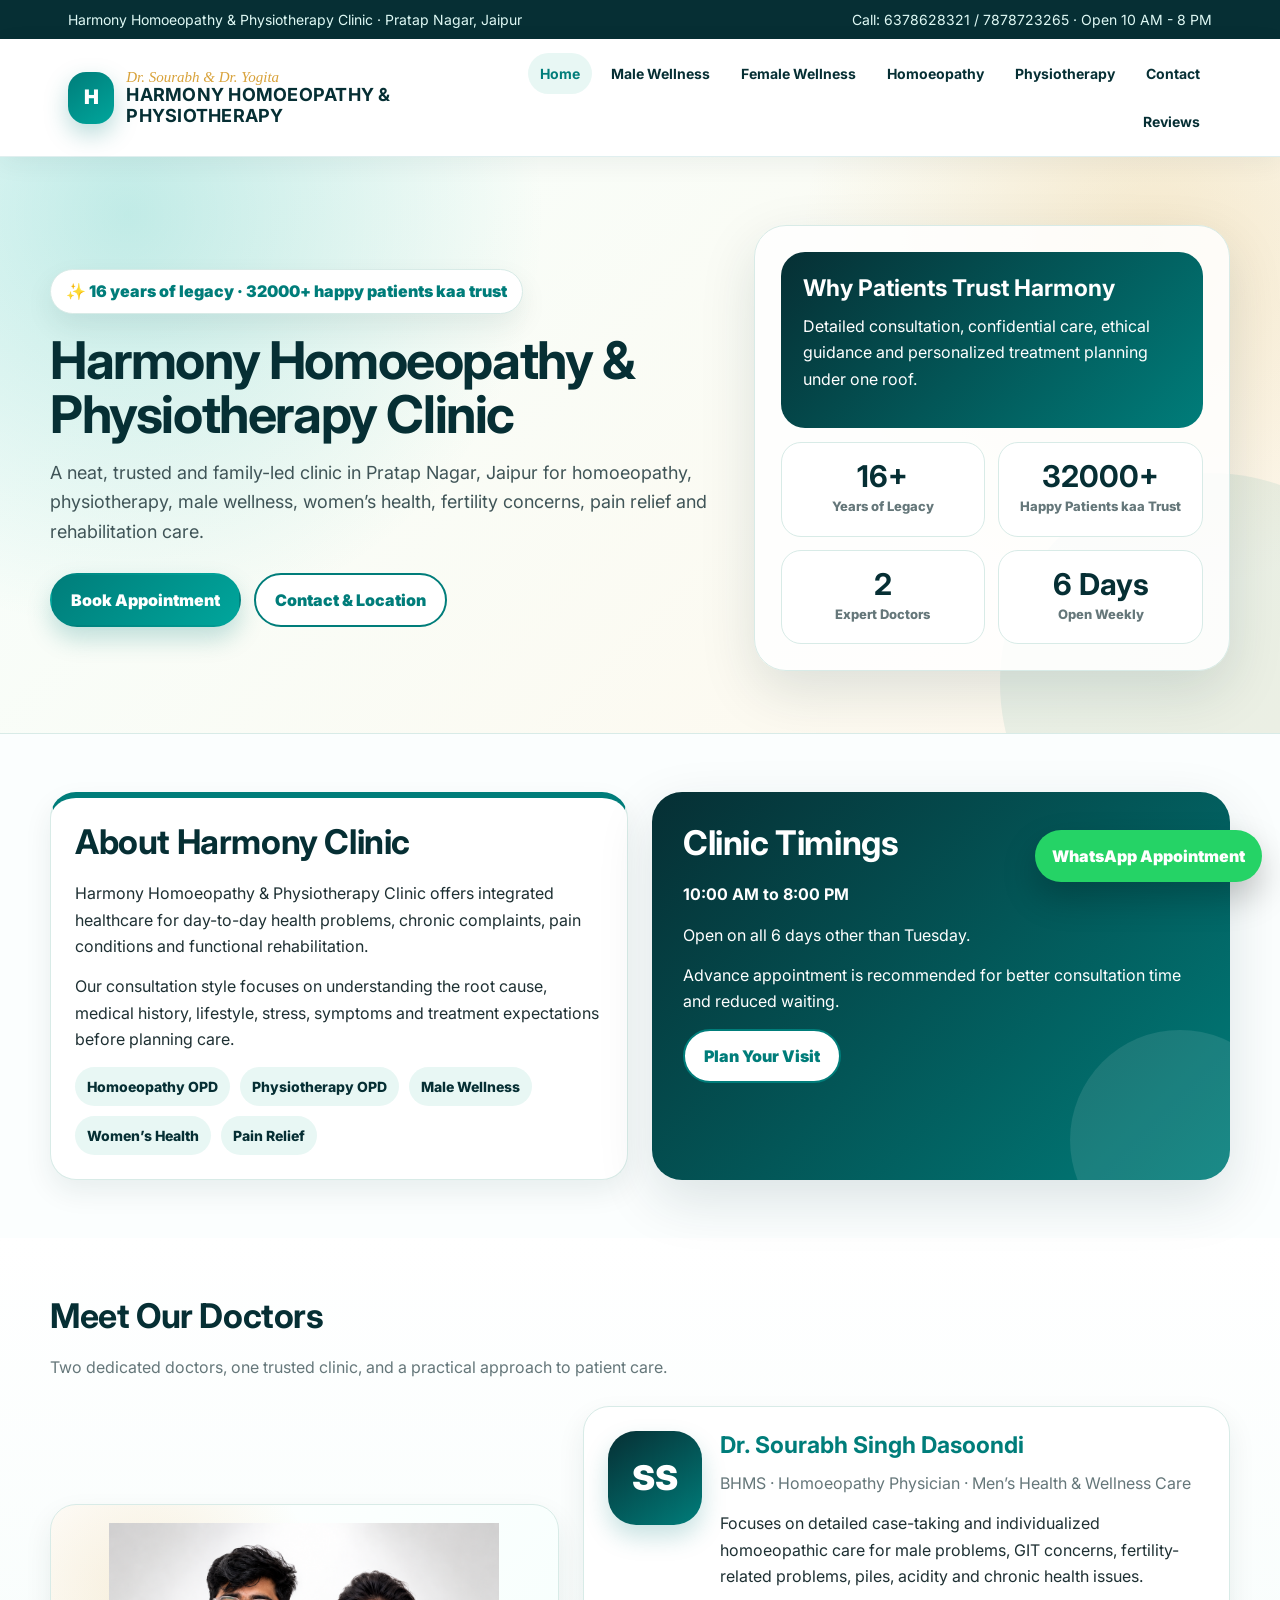
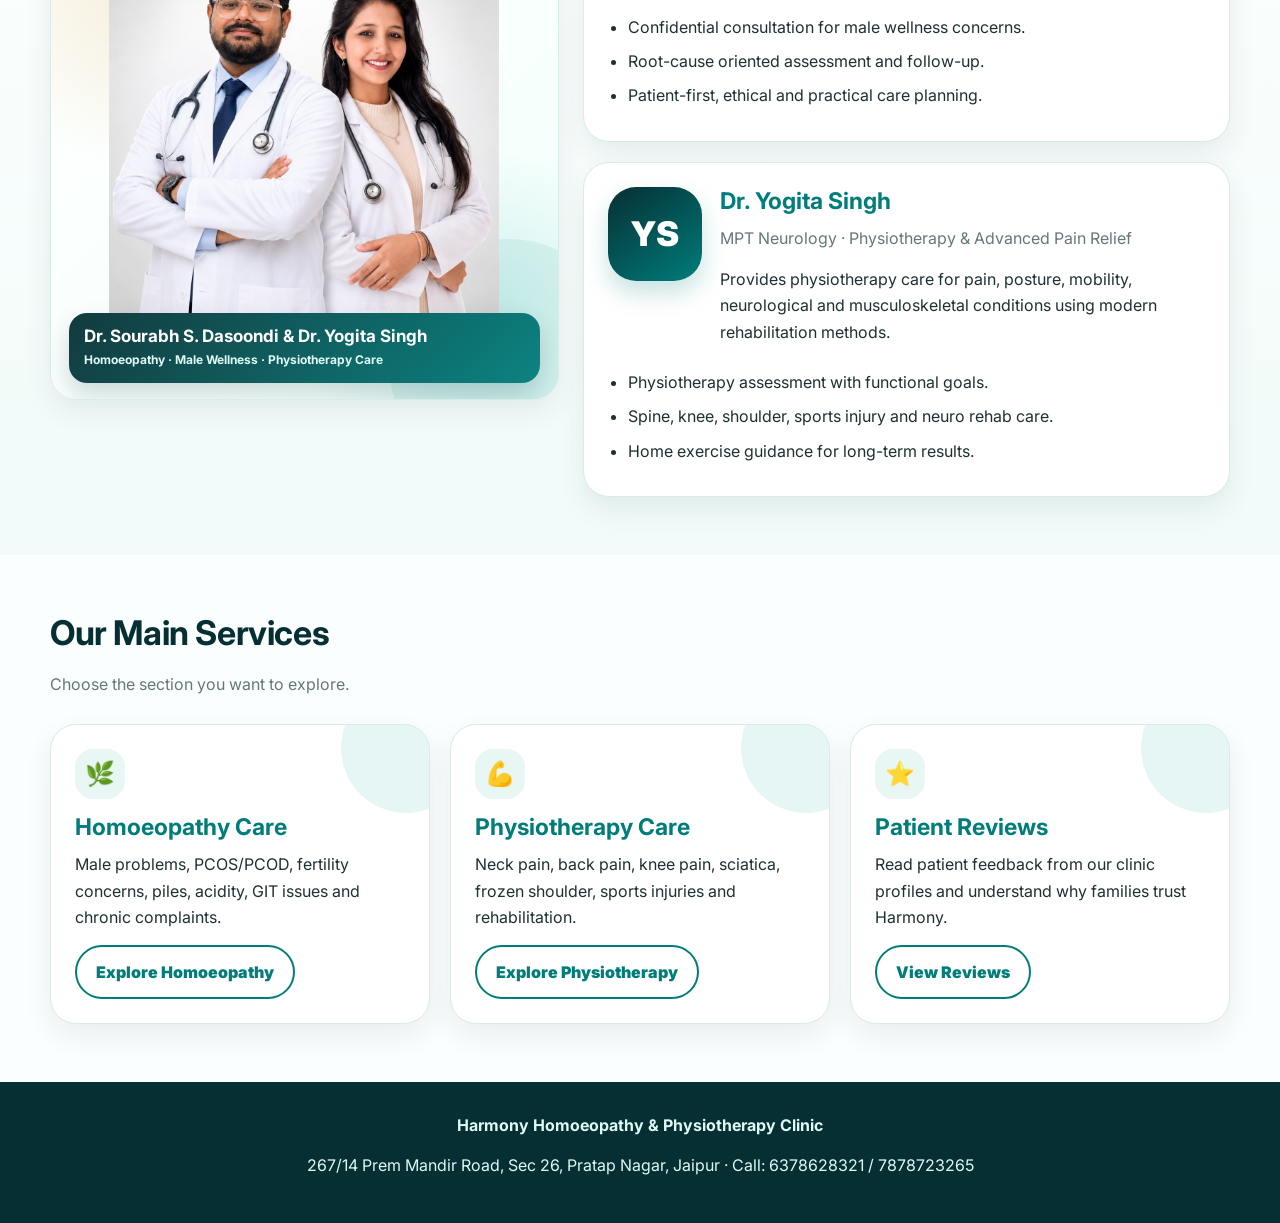
==== commit ff0dd25a: "Add files via upload" ====
--- a/index.html
+++ b/index.html
@@ -131,7 +131,7 @@
   .meet-doctors-photo-media img{max-height:310px;}
 }
 
-</style></head><body><div class="top-strip"><div class="wrap"><span>Harmony Homoeopathy & Physiotherapy Clinic · Pratap Nagar, Jaipur</span><span>Call: 6378628321 / 7878723265 · Open 10 AM - 8 PM</span></div></div><header class="header"><div class="nav-wrap"><a class="brand" href="index.html"><span class="logo">H</span><span class="brand-text"><small>Dr. Sourabh & Dr. Yogita</small><strong>Harmony Homoeopathy & Physiotherapy</strong></span></a><nav><a class="active" href="index.html">Home</a><a class="" href="male-wellness.html">Male Wellness</a><a class="" href="homoeopathy.html">Homoeopathy</a><a class="" href="physiotherapy.html">Physiotherapy</a><a class="" href="contact.html">Contact</a><a class="" href="reviews.html">Reviews</a></nav></div></header>
+</style></head><body><div class="top-strip"><div class="wrap"><span>Harmony Homoeopathy & Physiotherapy Clinic · Pratap Nagar, Jaipur</span><span>Call: 6378628321 / 7878723265 · Open 10 AM - 8 PM</span></div></div><header class="header"><div class="nav-wrap"><a class="brand" href="index.html"><span class="logo">H</span><span class="brand-text"><small>Dr. Sourabh & Dr. Yogita</small><strong>Harmony Homoeopathy & Physiotherapy</strong></span></a><nav><a class="active" href="index.html">Home</a><a href="male-wellness.html">Male Wellness</a><a href="female-wellness.html">Female Wellness</a><a href="homoeopathy.html">Homoeopathy</a><a href="physiotherapy.html">Physiotherapy</a><a href="contact.html">Contact</a><a href="reviews.html">Reviews</a></nav></div></header>
 <main><section class="hero"><div class="hero-inner"><div><span class="eyebrow">✨ 16 years of legacy · 32000+ happy patients kaa trust</span><h1>Harmony Homoeopathy & Physiotherapy Clinic</h1><p class="lead">A neat, trusted and family-led clinic in Pratap Nagar, Jaipur for homoeopathy, physiotherapy, male wellness, women’s health, fertility concerns, pain relief and rehabilitation care.</p><div class="cta-row"><a class="btn btn-primary" href="https://wa.me/917878723265?text=Hello%20Harmony%20Clinic%2C%20I%20want%20to%20book%20an%20appointment.">Book Appointment</a><a class="btn btn-outline" href="contact.html">Contact & Location</a></div></div><aside class="hero-panel"><div class="panel-top"><h3>Why Patients Trust Harmony</h3><p>Detailed consultation, confidential care, ethical guidance and personalized treatment planning under one roof.</p></div><div class="stats"><div class="stat"><strong>16+</strong><span>Years of Legacy</span></div><div class="stat"><strong>32000+</strong><span>Happy Patients kaa Trust</span></div><div class="stat"><strong>2</strong><span>Expert Doctors</span></div><div class="stat"><strong>6 Days</strong><span>Open Weekly</span></div></div></aside></div></section>
 <section class="section"><div class="container grid-2"><div class="card accent"><h2>About Harmony Clinic</h2><p>Harmony Homoeopathy & Physiotherapy Clinic offers integrated healthcare for day-to-day health problems, chronic complaints, pain conditions and functional rehabilitation.</p><p>Our consultation style focuses on understanding the root cause, medical history, lifestyle, stress, symptoms and treatment expectations before planning care.</p><div class="pill-list"><span class="pill">Homoeopathy OPD</span><span class="pill">Physiotherapy OPD</span><span class="pill">Male Wellness</span><span class="pill">Women’s Health</span><span class="pill">Pain Relief</span></div></div><div class="banner"><h2>Clinic Timings</h2><p><strong>10:00 AM to 8:00 PM</strong></p><p>Open on all 6 days other than Tuesday.</p><p>Advance appointment is recommended for better consultation time and reduced waiting.</p><a class="btn btn-outline" href="contact.html">Plan Your Visit</a></div></div></section>
 <section class="section alt"><div class="container"><div class="section-head"><h2>Meet Our Doctors</h2><p class="muted">Two dedicated doctors, one trusted clinic, and a practical approach to patient care.</p></div>
